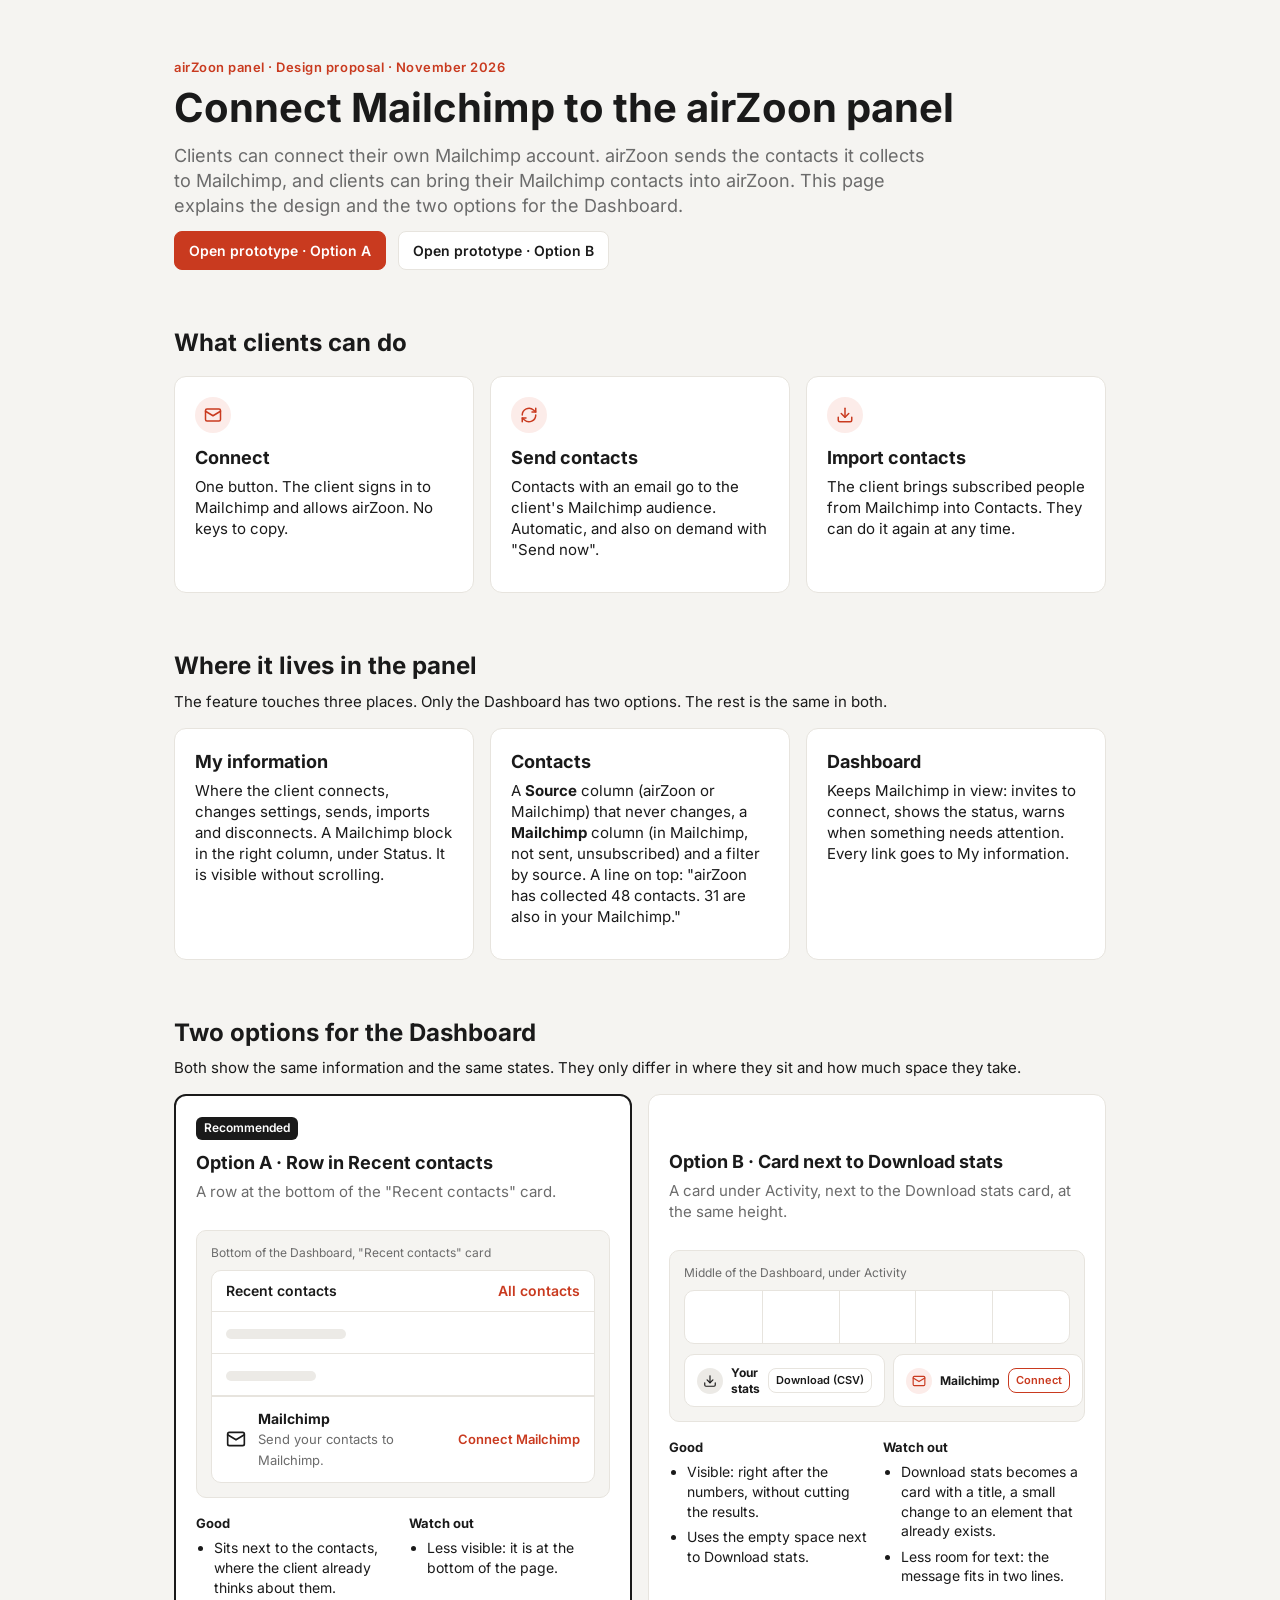
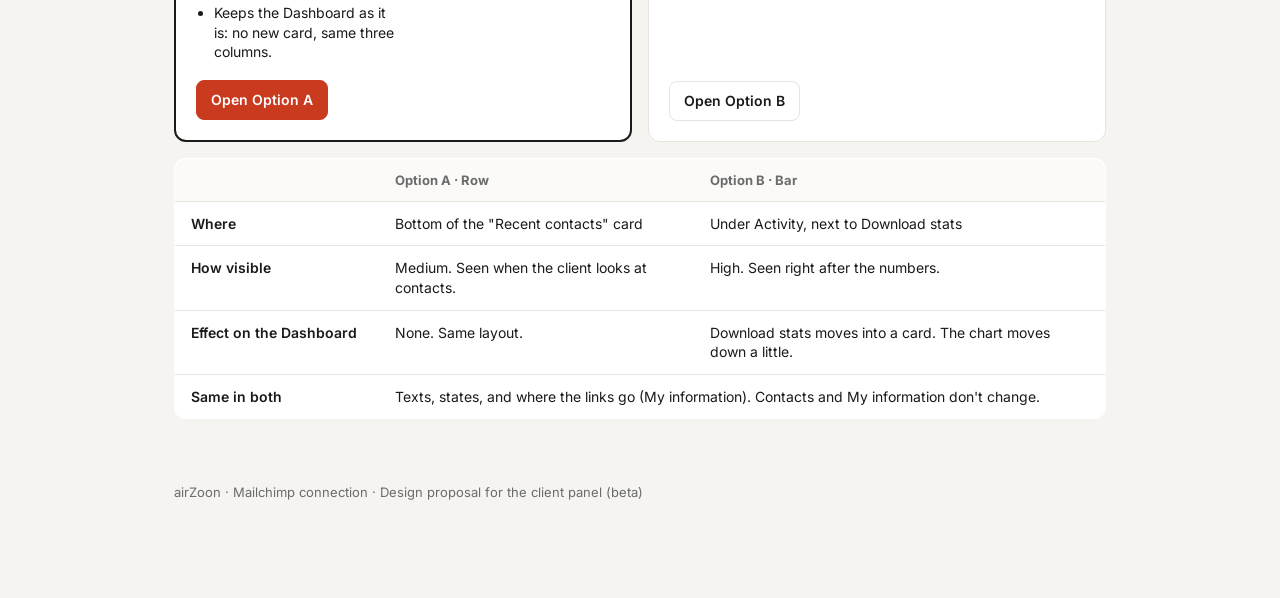
==== index.html @ 54fb1d75 "Add Mailchimp connection mockup" ====
<!DOCTYPE html>
<html lang="en">
<head>
  <meta charset="utf-8">
  <meta name="viewport" content="width=device-width, initial-scale=1">
  <meta name="robots" content="noindex, nofollow">
  <meta name="referrer" content="no-referrer">
  <title>airZoon panel · Mailchimp connection</title>
  <link rel="stylesheet" href="assets/styles.css">
  <style>
    body { background: var(--bg); }
    .doc { max-width: 980px; margin: 0 auto; padding: 56px 24px 96px; }
    .eyebrow { font-size: 13px; font-weight: 600; color: var(--red); letter-spacing: .04em; }
    .doc h1 { font-size: 40px; line-height: 1.15; margin: 8px 0 12px; }
    .lead { font-size: 18px; color: var(--muted); margin: 0 0 24px; max-width: 760px; }
    .cta { display: flex; gap: 12px; flex-wrap: wrap; }
    .cta a { text-decoration: none; }
    .doc h2 { font-size: 24px; margin: 56px 0 8px; }
    .doc h3 { font-size: 18px; margin: 0 0 6px; }
    .doc p { margin: 0 0 12px; }
    .doc ul { margin: 0; padding-left: 20px; }
    .doc li { margin: 6px 0; }
    .three { display: grid; grid-template-columns: repeat(3, 1fr); gap: 16px; margin-top: 16px; }
    .box { background: #fff; border: 1px solid var(--border); border-radius: 12px; padding: 20px; }
    .box .ico { width: 36px; height: 36px; border-radius: 50%; display: grid; place-items: center; background: var(--red-bg); margin-bottom: 12px; }
    .options { display: grid; grid-template-columns: 1fr 1fr; gap: 16px; margin-top: 16px; }
    .opt { background: #fff; border: 1px solid var(--border); border-radius: 12px; overflow: hidden; display: flex; flex-direction: column; }
    .opt.rec { border: 2px solid var(--ink); }
    .opt-top { padding: 20px 20px 0; }
    .badge-rec { display: inline-block; background: var(--ink); color: #fff; font-size: 12px; font-weight: 600; padding: 3px 8px; border-radius: 6px; margin-bottom: 10px; }
    .preview { margin: 16px 20px; background: var(--bg); border: 1px solid var(--border); border-radius: 10px; padding: 14px; }
    .preview .mini-card { background: #fff; border: 1px solid var(--border); border-radius: 10px; overflow: hidden; }
    .preview .mini-head { padding: 10px 14px; border-bottom: 1px solid var(--border); font-weight: 600; font-size: 14px; display: flex; }
    .preview .mini-head span { flex: 1; }
    .preview .mini-line { padding: 10px 14px; border-bottom: 1px solid var(--border); }
    .preview .mini-tiles { display: grid; grid-template-columns: repeat(3,1fr); background: #fff; border: 1px solid var(--border); border-radius: 10px; height: 54px; margin-bottom: 10px; }
    .preview .mini-tiles i + i { border-left: 1px solid var(--border); }
    .preview .mc-bar { margin-bottom: 10px; padding: 10px 14px; }
    .preview .mc-row { padding: 12px 14px; }
    .preview .mc-row span.link { color: var(--red); }
    .preview .caption { font-size: 12px; color: var(--muted); margin: 0 0 8px; }
    .opt-body { padding: 0 20px 20px; display: flex; flex-direction: column; gap: 12px; flex: 1; }
    .pc { display: grid; grid-template-columns: 1fr 1fr; gap: 12px; font-size: 14px; }
    .pc b { display: block; margin-bottom: 4px; font-size: 13px; }
    .pc ul { padding-left: 18px; }
    .opt-body .btn { align-self: flex-start; text-decoration: none; margin-top: auto; }
    table.compare { width: 100%; border-collapse: collapse; background: #fff; border: 1px solid var(--border); border-radius: 12px; overflow: hidden; margin-top: 16px; font-size: 14px; }
    table.compare th, table.compare td { text-align: left; padding: 12px 16px; border-bottom: 1px solid var(--border); vertical-align: top; }
    table.compare th { background: var(--head); font-size: 13px; color: var(--muted); }
    table.compare td:first-child { font-weight: 600; width: 22%; }
    table.compare tr:last-child td { border-bottom: 0; }
    .states { display: grid; grid-template-columns: repeat(auto-fill, minmax(280px, 1fr)); gap: 12px; margin-top: 16px; }
    .state { background: #fff; border: 1px solid var(--border); border-radius: 10px; padding: 14px 16px; font-size: 14px; }
    .state .pill { margin-bottom: 6px; }
    .two-col { display: grid; grid-template-columns: 1fr 1fr; gap: 16px; margin-top: 16px; }
    .note { font-size: 13px; color: var(--muted); }
    footer { margin-top: 64px; font-size: 13px; color: var(--muted); }
    @media (max-width: 820px) { .three, .options, .two-col, .pc { grid-template-columns: 1fr; } }
  </style>
</head>
<body>
<div class="doc">

  <span class="eyebrow">airZoon panel · Design proposal · November 2026</span>
  <h1>Connect Mailchimp to the airZoon panel</h1>
  <p class="lead">Clients can connect their own Mailchimp account. airZoon sends the contacts it collects to Mailchimp, and clients can bring their Mailchimp contacts into airZoon. This page explains the design and the two options for the Dashboard.</p>
  <div class="cta">
    <a class="btn primary" href="prototype.html?option=a">Open prototype · Option A</a>
    <a class="btn" href="prototype.html?option=b">Open prototype · Option B</a>
  </div>

  <h2>What clients can do</h2>
  <div class="three">
    <div class="box"><div class="ico"><svg width="18" height="18" viewBox="0 0 24 24" fill="none" stroke="#C93A1F" stroke-width="2" stroke-linecap="round" stroke-linejoin="round"><rect x="2" y="4" width="20" height="16" rx="2"/><path d="m22 7-10 6L2 7"/></svg></div><h3>Connect</h3><p>One button. The client signs in to Mailchimp and allows airZoon. No keys to copy.</p></div>
    <div class="box"><div class="ico"><svg width="18" height="18" viewBox="0 0 24 24" fill="none" stroke="#C93A1F" stroke-width="2" stroke-linecap="round" stroke-linejoin="round"><path d="M21 12a9 9 0 0 1-15 6.7L3 16"/><path d="M3 12a9 9 0 0 1 15-6.7L21 8"/><path d="M21 3v5h-5"/><path d="M3 21v-5h5"/></svg></div><h3>Send contacts</h3><p>Contacts with an email go to the client's Mailchimp audience. Automatic, and also on demand with "Send now".</p></div>
    <div class="box"><div class="ico"><svg width="18" height="18" viewBox="0 0 24 24" fill="none" stroke="#C93A1F" stroke-width="2" stroke-linecap="round" stroke-linejoin="round"><path d="M21 15v4a2 2 0 0 1-2 2H5a2 2 0 0 1-2-2v-4"/><path d="m7 10 5 5 5-5"/><path d="M12 15V3"/></svg></div><h3>Import contacts</h3><p>The client brings subscribed people from Mailchimp into Contacts. They can do it again at any time.</p></div>
  </div>

  <h2>Where it lives in the panel</h2>
  <p>The feature touches three places. Only the Dashboard has two options. The rest is the same in both.</p>
  <div class="three">
    <div class="box"><h3>My information</h3><p>Where the client connects, changes settings, sends, imports and disconnects. A Mailchimp block in the right column, under Status. It is visible without scrolling.</p></div>
    <div class="box"><h3>Contacts</h3><p>A <b>Source</b> column (airZoon or Mailchimp) that never changes, a <b>Mailchimp</b> column (in Mailchimp, not sent, unsubscribed) and a filter by source. A line on top: "airZoon has collected 48 contacts. 31 are also in your Mailchimp."</p></div>
    <div class="box"><h3>Dashboard</h3><p>Keeps Mailchimp in view: invites to connect, shows the status, warns when something needs attention. Every link goes to My information.</p></div>
  </div>

  <h2>Two options for the Dashboard</h2>
  <p>Both show the same information and the same states. They only differ in where they sit and how much space they take.</p>
  <div class="options">
    <div class="opt rec">
      <div class="opt-top"><span class="badge-rec">Recommended</span><h3>Option A · Row in Recent contacts</h3><p class="muted">A row at the bottom of the "Recent contacts" card.</p></div>
      <div class="preview">
        <p class="caption">Bottom of the Dashboard, "Recent contacts" card</p>
        <div class="mini-card"><div class="mini-head"><span>Recent contacts</span><span class="link" style="flex:none">All contacts</span></div>
          <div class="mini-line"><span class="hidden-data" style="width:120px"></span></div><div class="mini-line"><span class="hidden-data" style="width:90px"></span></div>
          <div class="mc-row"><svg class="icon" width="20" height="20" style="width:20px;height:20px" viewBox="0 0 24 24" fill="none" stroke="#1A1A1A" stroke-width="2" stroke-linecap="round" stroke-linejoin="round"><rect x="2" y="4" width="20" height="16" rx="2"/><path d="m22 7-10 6L2 7"/></svg><div class="txt"><strong>Mailchimp</strong><span>Send your contacts to Mailchimp.</span></div><span class="link">Connect Mailchimp</span></div></div>
      </div>
      <div class="opt-body">
        <div class="pc"><div><b>Good</b><ul><li>Sits next to the contacts, where the client already thinks about them.</li><li>Keeps the Dashboard as it is: no new card, same three columns.</li></ul></div><div><b>Watch out</b><ul><li>Less visible: it is at the bottom of the page.</li></ul></div></div>
        <a class="btn primary" href="prototype.html?option=a">Open Option A</a>
      </div>
    </div>
    <div class="opt">
      <div class="opt-top"><span class="badge-rec" style="visibility:hidden">.</span><h3>Option B · Card next to Download stats</h3><p class="muted">A card under Activity, next to the Download stats card, at the same height.</p></div>
      <div class="preview">
        <p class="caption">Middle of the Dashboard, under Activity</p>
        <div class="mini-tiles" style="grid-template-columns:repeat(5,1fr)"><i></i><i></i><i></i><i></i><i></i></div>
        <div style="display:grid;grid-template-columns:1fr 1fr;gap:8px"><div style="background:#fff;border:1px solid var(--border);border-radius:10px;padding:10px 12px;display:flex;align-items:center;gap:8px"><span style="width:26px;height:26px;border-radius:50%;background:var(--grey);display:grid;place-items:center;flex:none"><svg width="14" height="14" viewBox="0 0 24 24" fill="none" stroke="#1A1A1A" stroke-width="2" stroke-linecap="round" stroke-linejoin="round"><path d="M21 15v4a2 2 0 0 1-2 2H5a2 2 0 0 1-2-2v-4"/><path d="m7 10 5 5 5-5"/><path d="M12 15V3"/></svg></span><strong style="font-size:12px;flex:1;line-height:1.3">Your stats</strong><span class="btn " style="font-size:11px;padding:4px 7px;white-space:nowrap">Download (CSV)</span></div><div style="background:#fff;border:1px solid var(--border);border-radius:10px;padding:10px 12px;display:flex;align-items:center;gap:8px"><span style="width:26px;height:26px;border-radius:50%;background:var(--red-bg);display:grid;place-items:center;flex:none"><svg width="14" height="14" viewBox="0 0 24 24" fill="none" stroke="#C93A1F" stroke-width="2" stroke-linecap="round" stroke-linejoin="round"><rect x="2" y="4" width="20" height="16" rx="2"/><path d="m22 7-10 6L2 7"/></svg></span><strong style="font-size:12px;flex:1;line-height:1.3">Mailchimp</strong><span class="btn outline-red" style="font-size:11px;padding:4px 7px;white-space:nowrap">Connect</span></div></div>
      </div>
      <div class="opt-body">
        <div class="pc"><div><b>Good</b><ul><li>Visible: right after the numbers, without cutting the results.</li><li>Uses the empty space next to Download stats.</li></ul></div><div><b>Watch out</b><ul><li>Download stats becomes a card with a title, a small change to an element that already exists.</li><li>Less room for text: the message fits in two lines.</li></ul></div></div>
        <a class="btn" href="prototype.html?option=b">Open Option B</a>
      </div>
    </div>
  </div>

  <table class="compare">
    <tr><th></th><th>Option A · Row</th><th>Option B · Bar</th></tr>
    <tr><td>Where</td><td>Bottom of the "Recent contacts" card</td><td>Under Activity, next to Download stats</td></tr>
    <tr><td>How visible</td><td>Medium. Seen when the client looks at contacts.</td><td>High. Seen right after the numbers.</td></tr>
    <tr><td>Effect on the Dashboard</td><td>None. Same layout.</td><td>Download stats moves into a card. The chart moves down a little.</td></tr>
    <tr><td>Same in both</td><td colspan="2">Texts, states, and where the links go (My information). Contacts and My information don't change.</td></tr>
  </table>

  <footer>airZoon · Mailchimp connection · Design proposal for the client panel (beta)</footer>
</div>
</body>
</html>
---- assets/styles.css ----
/* Inter, self-hosted (SIL Open Font License, see fonts/LICENSE-Inter.txt) */
@font-face { font-family: 'Inter'; font-style: normal; font-weight: 400; font-display: swap; src: url('fonts/inter-latin-400-normal.woff2') format('woff2'); }
@font-face { font-family: 'Inter'; font-style: normal; font-weight: 500; font-display: swap; src: url('fonts/inter-latin-500-normal.woff2') format('woff2'); }
@font-face { font-family: 'Inter'; font-style: normal; font-weight: 600; font-display: swap; src: url('fonts/inter-latin-600-normal.woff2') format('woff2'); }
@font-face { font-family: 'Inter'; font-style: normal; font-weight: 700; font-display: swap; src: url('fonts/inter-latin-700-normal.woff2') format('woff2'); }

/* airZoon panel mockup: Mailchimp connection */
:root {
  --bg: #F5F4F1;
  --side: #FAFAF8;
  --card: #FFFFFF;
  --field: #F8F7F4;
  --border: #E7E4DE;
  --control: #D1CFC9;
  --ink: #1A1A1A;
  --muted: #6B6B6B;
  --faint: #999999;
  --red: #C93A1F;
  --red-bg: #FCECE9;
  --green: #1E8E4E;
  --green-bg: #E6F4EA;
  --amber: #B7791F;
  --amber-bg: #FDF3E1;
  --amber-line: #F2D9AE;
  --blue: #2764C5;
  --blue-bg: #E7EFFC;
  --mc-yellow: #FFE01A;
  --mc-yellow-bg: #FFF6BF;
  --mc-yellow-ink: #5C4A00;
  --grey: #ECEAE6;
  --head: #FBFAF8;
  --radius: 12px;
}

* { box-sizing: border-box; }
html, body { margin: 0; }
body {
  font-family: "Inter", system-ui, -apple-system, sans-serif;
  font-size: 15px;
  line-height: 1.4;
  color: var(--ink);
  background: var(--bg);
  -webkit-font-smoothing: antialiased;
}
button { font: inherit; color: inherit; cursor: pointer; }
a { color: inherit; }
.icon { width: 16px; height: 16px; flex: none; }
.muted { color: var(--muted); }
.faint { color: var(--faint); }
.hidden-data { display: inline-block; height: 10px; border-radius: 5px; background: var(--grey); vertical-align: middle; }

/* ---------- Review bar (not part of the panel) ---------- */
.review-bar {
  position: sticky; top: 0; z-index: 50;
  display: flex; align-items: center; gap: 16px; flex-wrap: wrap;
  padding: 8px 20px;
  background: #23211E; color: #F1EFEA; font-size: 13px;
}
.review-bar .label { color: #B9B5AD; }
.review-bar a { color: #F1EFEA; text-decoration: none; font-weight: 600; }
.review-bar .spacer { flex: 1; }
.seg-dark { display: inline-flex; background: #3A3733; border-radius: 8px; padding: 3px; gap: 2px; }
.seg-dark button { border: 0; background: transparent; color: #D8D4CC; padding: 5px 10px; border-radius: 6px; font-size: 13px; }
.seg-dark button.on { background: #F1EFEA; color: #1A1A1A; font-weight: 600; }
.review-bar select { background: #3A3733; color: #F1EFEA; border: 0; border-radius: 6px; padding: 6px 8px; font: inherit; font-size: 13px; }

/* ---------- App shell ---------- */
.app { display: grid; grid-template-columns: 260px 1fr; min-height: calc(100vh - 44px); }
.sidebar { background: var(--side); border-right: 1px solid var(--border); display: flex; flex-direction: column; }
.sb-head { display: flex; gap: 10px; align-items: center; padding: 20px; border-bottom: 1px solid var(--border); }
.client-logo { width: 36px; height: 36px; border-radius: 4px; background: #1CB0BF; flex: none; }
.sb-head strong { display: block; font-size: 16px; }
.sb-head span { font-size: 13px; color: var(--muted); }
.sb-group { padding: 18px 12px 14px; border-bottom: 1px solid var(--border); }
.sb-group h4 { margin: 0 0 6px 8px; font-size: 11px; letter-spacing: .08em; color: var(--muted); font-weight: 600; }
.nav-item { display: flex; align-items: center; gap: 10px; width: 100%; border: 0; background: transparent; padding: 8px 10px; border-radius: 8px; font-size: 15px; text-align: left; }
.nav-item:hover { background: #F0EEEA; }
.nav-item.on { background: var(--grey); font-weight: 600; }
.nav-item .count { margin-left: auto; font-size: 12px; font-weight: 600; color: var(--muted); background: var(--grey); padding: 1px 7px; border-radius: 10px; }
.sb-foot { margin-top: auto; border-top: 1px solid var(--border); padding: 16px 20px 20px; display: flex; flex-direction: column; gap: 12px; }
.user { display: flex; gap: 10px; align-items: center; }
.avatar { width: 34px; height: 34px; border-radius: 50%; background: var(--red-bg); color: var(--red); font-size: 12px; font-weight: 700; display: grid; place-items: center; }
.user strong { display: block; font-size: 14px; }
.user span { font-size: 12px; color: var(--muted); }

.main { min-width: 0; }
.topbar { display: flex; align-items: center; gap: 10px; padding: 16px 32px; }
.topbar .crumbs { flex: 1; font-weight: 600; font-size: 15px; display: flex; gap: 6px; align-items: center; }
.lang { display: inline-flex; gap: 8px; align-items: center; padding: 8px 12px; border: 1px solid var(--border); border-radius: 8px; background: #fff; font-weight: 600; font-size: 14px; }
.content { padding: 12px 32px 48px; display: flex; flex-direction: column; gap: 16px; max-width: 1240px; }
h1.page { font-size: 30px; margin: 4px 0 0; }
.section-h { display: flex; gap: 10px; align-items: baseline; margin-top: 6px; }
.section-h h2 { font-size: 18px; margin: 0; }
.section-h span { color: var(--muted); font-size: 14px; }

.card { background: var(--card); border: 1px solid var(--border); border-radius: var(--radius); overflow: hidden; }
.card-head { display: flex; align-items: center; padding: 18px 20px 16px; border-bottom: 1px solid var(--border); }
.card-head h3 { margin: 0; font-size: 17px; flex: 1; }
.link { color: var(--red); font-weight: 600; font-size: 14px; background: none; border: 0; padding: 0; text-decoration: none; }
.link:hover { text-decoration: underline; }

.seg { display: inline-flex; gap: 2px; padding: 4px; border-radius: 10px; background: var(--grey); }
.seg span { padding: 7px 14px; border-radius: 7px; color: var(--muted); font-size: 14px; }
.seg span.on { background: #fff; color: var(--ink); font-weight: 600; }

.tiles { display: grid; }
.tiles.t3 { grid-template-columns: repeat(3, 1fr); }
.tiles.t5 { grid-template-columns: repeat(5, 1fr); }
.tile { padding: 18px; display: flex; flex-direction: column; gap: 6px; }
.tile + .tile { border-left: 1px solid var(--border); }
.tile .lbl { display: flex; gap: 6px; align-items: center; color: var(--muted); font-size: 13px; }
.tile .num { font-size: 30px; font-weight: 700; }
.tile .desc { color: var(--muted); font-size: 13px; }

.download-row { display: flex; align-items: center; gap: 16px; }
.download-row .btn { padding: 11px 16px; font-size: 15px; }
.legend { display: flex; align-items: center; gap: 6px; font-size: 13px; color: var(--muted); margin-bottom: 6px; }
.chart-foot { padding: 14px 20px; border-top: 1px solid var(--border); font-size: 13px; color: var(--muted); }
.map { position: relative; }
.map-tabs { position: absolute; top: 12px; right: 12px; display: inline-flex; background: #fff; border: 1px solid var(--border); border-radius: 8px; padding: 3px; font-size: 13px; }
.map-tabs span { padding: 4px 10px; border-radius: 6px; color: var(--muted); }
.map-tabs span.on { background: var(--grey); color: var(--ink); font-weight: 600; }
.grid-mid { display: grid; grid-template-columns: 1fr 380px; gap: 16px; align-items: start; }
.grid-bottom { display: grid; grid-template-columns: repeat(3, 1fr); gap: 16px; align-items: stretch; }
.grid-bottom .card { display: flex; flex-direction: column; }
.chart { padding: 20px; }
.map { height: 170px; background: var(--grey); }
.loc-row { display: flex; align-items: center; padding: 14px 20px; }
.loc-row div { flex: 1; }
.loc-row strong { display: block; font-size: 15px; }
.loc-row span { font-size: 13px; color: var(--muted); }

.pill { display: inline-flex; align-items: center; gap: 6px; padding: 3px 9px; border-radius: 6px; font-size: 12px; font-weight: 600; white-space: nowrap; }
.pill::before { content: ""; width: 8px; height: 8px; border-radius: 50%; background: currentColor; }
.pill.green { background: var(--green-bg); color: var(--green); }
.pill.grey { background: var(--grey); color: var(--muted); }
.pill.amber { background: var(--amber-bg); color: var(--amber); }
.pill.draft { background: var(--amber-bg); color: var(--amber); }
.pill.draft::before { display: none; }

.splash { display: flex; gap: 16px; padding: 20px; }
.phone { width: 140px; height: 240px; border-radius: 22px; background: var(--grey); display: grid; place-items: center; text-align: center; padding: 12px; font-size: 12px; color: var(--muted); flex: none; }
.splash-info { display: flex; flex-direction: column; gap: 10px; align-items: flex-start; }

.rc-rows { flex: 1; }
.rc-row { display: flex; align-items: center; padding: 12px 20px; border-bottom: 1px solid var(--border); gap: 10px; }
.rc-row .left { flex: 1; display: flex; flex-direction: column; gap: 6px; }
.rc-row .right { text-align: right; font-size: 13px; color: var(--muted); }

.camp { padding: 20px; display: flex; flex-direction: column; gap: 6px; flex: 1; }
.camp .big { font-size: 30px; font-weight: 700; }
.camp .grow { flex: 1; min-height: 20px; }

/* ---------- Buttons ---------- */
.btn { display: inline-flex; align-items: center; justify-content: center; gap: 6px; padding: 9px 14px; border-radius: 8px; border: 1px solid var(--border); background: #fff; font-weight: 600; font-size: 14px; }
.btn:hover { background: #FAF9F7; }
.btn.primary { background: var(--red); border-color: var(--red); color: #fff; }
.btn.primary:hover { background: #B5331B; }
.btn.outline-red { border-color: var(--red); color: var(--red); }
.btn.text { border-color: transparent; background: transparent; color: var(--muted); }
.btn.block { width: 100%; }
.btn.subtle { background: #F4F3F0; border-color: transparent; }
.btn.subtle:hover { background: #ECEAE6; }
.mc-divider { height: 1px; background: var(--border); margin: 4px 0; }
.mc-links { display: flex; justify-content: space-between; align-items: center; padding: 0 4px; }
.btn-link { border: 0; background: transparent; padding: 2px 0; font-weight: 600; font-size: 14px; display: inline-flex; align-items: center; gap: 4px; }
.btn-link.muted { color: var(--muted); }
.btn-link:hover { text-decoration: underline; }
.btn-link[disabled] { opacity: .4; cursor: not-allowed; text-decoration: none; }
.btn[disabled] { opacity: .4; cursor: not-allowed; }

/* ---------- Mailchimp on the Dashboard ---------- */
.mc-row { display: flex; gap: 12px; align-items: center; padding: 16px 20px; border-top: 1px solid var(--border); }
.mc-row.warn { background: var(--amber-bg); }
.mc-row .txt { flex: 1; min-width: 0; }
.mc-row strong { display: flex; align-items: center; gap: 6px; font-size: 14px; }
.mc-row span { font-size: 13px; color: var(--muted); }
.dot { width: 8px; height: 8px; border-radius: 50%; display: inline-block; flex: none; }
.dot.green { background: var(--green); }
.dot.amber { background: var(--amber); }

.mc-bar { display: flex; gap: 14px; align-items: center; padding: 14px 20px; border: 1px solid var(--border); border-radius: var(--radius); background: #fff; }
.mc-bar.warn { background: var(--amber-bg); border-color: var(--amber-line); }
.mc-bar .badge { width: 36px; height: 36px; border-radius: 50%; display: grid; place-items: center; flex: none; }
.mc-bar .txt { flex: 1; }
.mc-bar strong { display: flex; gap: 6px; align-items: center; font-size: 15px; }
.mc-bar span { font-size: 13px; color: var(--muted); }

.pair-row { display: grid; grid-template-columns: 1fr 1fr; gap: 16px; align-items: stretch; }
.pair-row .mc-bar .btn { white-space: nowrap; }
.flash { animation: flash 1.6s ease-out 1; }
@keyframes flash { 0% { box-shadow: 0 0 0 0 rgba(201,58,31,.5); } 40% { box-shadow: 0 0 0 6px rgba(201,58,31,.25); } 100% { box-shadow: 0 0 0 0 rgba(201,58,31,0); } }

/* ---------- Contacts ---------- */
.toolbar { display: flex; gap: 10px; }
.search { flex: 1; display: flex; gap: 10px; align-items: center; padding: 11px 16px; border: 1px solid var(--control); border-radius: 8px; background: #fff; color: var(--faint); }
.ctl { display: inline-flex; gap: 8px; align-items: center; padding: 10px 14px; border: 1px solid var(--control); border-radius: 8px; background: #fff; font-weight: 600; font-size: 15px; }
.filters { display: flex; gap: 10px; align-items: center; flex-wrap: wrap; }
.chip { padding: 7px 14px; border-radius: 18px; border: 1px solid var(--border); background: var(--head); color: var(--muted); font-size: 15px; }
.select { position: relative; }
.select select { appearance: none; padding: 10px 36px 10px 14px; border: 1px solid var(--control); border-radius: 8px; background: #fff; font: inherit; font-size: 15px; min-width: 200px; }
.select.active select { border: 1.5px solid var(--ink); }
.select .icon { position: absolute; right: 12px; top: 50%; transform: translateY(-50%); pointer-events: none; }
.summary { font-size: 15px; }
.summary b { font-weight: 600; }
table.list { width: 100%; border-collapse: collapse; background: #fff; }
table.list th { text-align: left; font-size: 15px; font-weight: 600; color: var(--muted); background: var(--head); padding: 14px 12px; border-bottom: 1px solid var(--border); white-space: nowrap; }
table.list td { padding: 15px 12px; border-bottom: 1px solid var(--border); font-size: 15px; white-space: nowrap; }
table.list tr:last-child td { border-bottom: 0; }
table.list th:first-child, table.list td:first-child { padding-left: 20px; width: 40px; }
.cbox { width: 18px; height: 18px; border: 1px solid #8C8C8C; border-radius: 4px; display: inline-block; vertical-align: middle; }
.tag { display: inline-flex; align-items: center; gap: 6px; padding: 3px 8px; border-radius: 6px; font-size: 13px; font-weight: 600; }
.tag.airzoon { background: var(--red-bg); color: var(--red); }
.tag.mailchimp { background: var(--mc-yellow-bg); color: var(--mc-yellow-ink); box-shadow: inset 0 0 0 1px var(--mc-yellow); }
.mcs { display: inline-flex; align-items: center; gap: 6px; }
.mcs .two { display: flex; flex-direction: column; line-height: 1.25; }
.mcs .two small { font-size: 12px; color: var(--faint); }
.table-foot { padding: 14px 20px; color: var(--muted); font-size: 14px; border-top: 1px solid var(--border); }
.empty { padding: 48px 20px; text-align: center; }
.empty strong { display: block; font-size: 16px; margin-bottom: 4px; }

/* ---------- My information (customer edit view) ---------- */
.meta { display: flex; gap: 16px; padding: 14px 32px; border-bottom: 1px solid var(--border); font-size: 13px; color: var(--muted); }
.meta b { color: var(--ink); }
.edit { display: grid; grid-template-columns: 1fr 372px; gap: 56px; padding: 28px 32px 48px; max-width: 1240px; }
.fields { display: flex; flex-direction: column; gap: 22px; min-width: 0; }
.field label { display: block; font-size: 13px; font-weight: 600; margin-bottom: 6px; }
.field label .req { color: var(--red); margin-left: 3px; }
.input { padding: 10px 12px; border: 1px solid #EDEBE6; background: var(--field); border-radius: 6px; font-size: 14px; min-height: 40px; display: flex; align-items: center; gap: 8px; }
.input.white { background: #fff; border-color: var(--control); }
.help { font-size: 12px; color: var(--muted); margin-top: 6px; }
.row2 { display: grid; grid-template-columns: 1fr 1fr; gap: 12px; }
.upload { padding: 8px; border: 1px solid #EDEBE6; background: var(--field); border-radius: 6px; }
.upload .file { display: flex; gap: 10px; align-items: center; padding: 6px; border: 1px solid var(--border); background: #fff; border-radius: 6px; }
.upload .file .client-logo { width: 36px; height: 36px; }
.dashed { padding: 12px; border: 1px dashed var(--control); border-radius: 6px; display: flex; gap: 14px; align-items: center; font-size: 13px; font-weight: 600; }
.dashed .ghost { background: var(--grey); color: var(--muted); padding: 5px 10px; border-radius: 6px; }
.join-head { display: flex; align-items: center; gap: 16px; margin-bottom: 10px; }
.join-head label { flex: 1; margin: 0; }
.side-fields { display: flex; flex-direction: column; gap: 22px; }

/* Mailchimp block */
.mc-block { background: #fff; border: 1px solid var(--border); border-radius: 10px; padding: 16px; display: flex; flex-direction: column; gap: 14px; scroll-margin-top: 80px; }
.mc-block.warn { border-color: var(--amber-line); }
.mc-head { display: flex; gap: 10px; align-items: center; }
.mc-head .badge { width: 32px; height: 32px; border-radius: 50%; display: grid; place-items: center; flex: none; }
.mc-head strong { flex: 1; font-size: 16px; }
.checks { list-style: none; margin: 0; padding: 0; display: flex; flex-direction: column; gap: 8px; font-size: 13px; }
.checks li { display: flex; gap: 8px; }
.kv { display: flex; flex-direction: column; gap: 10px; }
.kv div span { display: block; font-size: 12px; color: var(--muted); }
.kv div b { font-weight: 500; font-size: 14px; }
.btn-row { display: grid; grid-template-columns: 1fr 1fr; gap: 8px; }
.notice { border-radius: 8px; padding: 12px; display: flex; flex-direction: column; gap: 6px; font-size: 13px; position: relative; }
.notice b { font-size: 13px; font-weight: 600; padding-right: 20px; }
.notice.progress { background: var(--blue-bg); }
.notice.ok { background: var(--green-bg); }
.notice.warn { background: var(--amber-bg); }
.notice.neutral { background: var(--head); border: 1px solid var(--border); }
.notice .x { position: absolute; top: 8px; right: 8px; border: 0; background: transparent; padding: 2px; color: var(--muted); }
.bar { height: 6px; border-radius: 3px; background: #fff; overflow: hidden; }
.bar i { display: block; height: 100%; background: var(--blue); border-radius: 3px; transition: width .2s; }

/* ---------- Overlays ---------- */
.overlay { position: fixed; inset: 0; background: rgba(0,0,0,.32); z-index: 60; }
.drawer { position: fixed; top: 0; right: 0; bottom: 0; width: 520px; max-width: 100%; background: #fff; z-index: 61; display: flex; flex-direction: column; box-shadow: -8px 0 24px rgba(0,0,0,.18); }
.drawer-head { display: flex; gap: 12px; padding: 22px 28px 18px; border-bottom: 1px solid var(--border); }
.drawer-head div { flex: 1; }
.drawer-head h2 { margin: 0 0 4px; font-size: 22px; }
.drawer-head p { margin: 0; color: var(--muted); font-size: 14px; }
.icon-btn { border: 0; background: transparent; padding: 4px; color: var(--muted); align-self: flex-start; }
.drawer-body { flex: 1; overflow: auto; padding: 24px 28px; display: flex; flex-direction: column; gap: 22px; }
.drawer-foot { display: flex; gap: 12px; padding: 16px 28px; border-top: 1px solid var(--border); }
.choice { display: grid; grid-template-columns: 1fr 1fr; gap: 10px; }
.choice button { text-align: left; padding: 12px 14px; border-radius: 8px; border: 1px solid var(--border); background: #fff; }
.choice button.on { border: 1.5px solid var(--red); background: var(--red-bg); }
.choice b { display: block; font-size: 14px; }
.choice span { font-size: 12px; color: var(--muted); }
.switch-row { display: flex; gap: 12px; align-items: flex-start; }
.switch { width: 36px; height: 20px; border-radius: 10px; background: var(--control); border: 0; padding: 2px; flex: none; display: flex; }
.switch i { width: 16px; height: 16px; border-radius: 50%; background: #fff; transition: transform .15s; }
.switch.on { background: var(--green); }
.switch.on i { transform: translateX(16px); }
.switch-row b { display: block; font-size: 14px; }
.switch-row span { font-size: 12px; color: var(--muted); }
.cb-row { display: flex; gap: 10px; align-items: center; font-size: 14px; }
.cb { width: 18px; height: 18px; border-radius: 4px; background: var(--ink); display: grid; place-items: center; }
.cb.locked { opacity: .5; }
.tagchips { display: flex; gap: 8px; flex-wrap: wrap; }
.tagchips span { background: var(--grey); padding: 4px 10px; border-radius: 6px; font-size: 13px; font-weight: 500; }
.infobox { padding: 12px 14px; border-radius: 8px; background: var(--head); border: 1px solid var(--border); display: flex; flex-direction: column; gap: 8px; font-size: 13px; }
.infobox div { display: flex; gap: 8px; }
.callout { padding: 12px 14px; border-radius: 8px; background: var(--amber-bg); display: flex; gap: 10px; font-size: 13px; }

.modal { position: fixed; top: 50%; left: 50%; transform: translate(-50%,-50%); width: 480px; max-width: calc(100% - 32px); background: #fff; border-radius: 12px; padding: 28px 28px 24px; z-index: 61; box-shadow: 0 12px 32px rgba(0,0,0,.2); }
.modal h2 { margin: 0 0 12px; font-size: 22px; }
.modal p { margin: 0 0 20px; color: var(--muted); }
.modal .acts { display: flex; justify-content: flex-end; gap: 12px; }

.oauth { position: fixed; inset: 0; z-index: 70; background: #EDEDED; display: grid; place-items: center; }
.oauth .sim { position: absolute; top: 16px; left: 50%; transform: translateX(-50%); font-size: 13px; color: var(--muted); background: #fff; border: 1px solid var(--border); padding: 6px 12px; border-radius: 20px; }
.oauth .box { width: 440px; background: #fff; border: 1px solid #DDD; border-radius: 12px; padding: 32px; text-align: center; display: flex; flex-direction: column; gap: 14px; }
.oauth .box h2 { margin: 0; font-size: 22px; }
.oauth .box p { margin: 0; color: var(--muted); }
.oauth .acts { display: flex; gap: 12px; justify-content: center; margin-top: 8px; }
.oauth .apps { display: flex; justify-content: center; align-items: center; gap: 12px; color: var(--muted); }
.oauth .app-icon { width: 44px; height: 44px; border-radius: 10px; display: grid; place-items: center; font-weight: 700; }

.toast { position: fixed; right: 32px; bottom: 32px; z-index: 80; background: var(--ink); color: #fff; padding: 14px 16px; border-radius: 10px; display: flex; gap: 10px; align-items: center; font-size: 14px; font-weight: 500; box-shadow: 0 8px 24px rgba(0,0,0,.2); max-width: 520px; }

/* Mailchimp mark: always yellow, the state is shown by the pill and the dot */
.badge.mc-brand { background: var(--mc-yellow-bg); box-shadow: inset 0 0 0 1px var(--mc-yellow); }
.mc-row .badge.mc-brand { width: 32px; height: 32px; border-radius: 50%; display: grid; place-items: center; flex: none; }
.switch.locked { opacity: .55; cursor: not-allowed; }
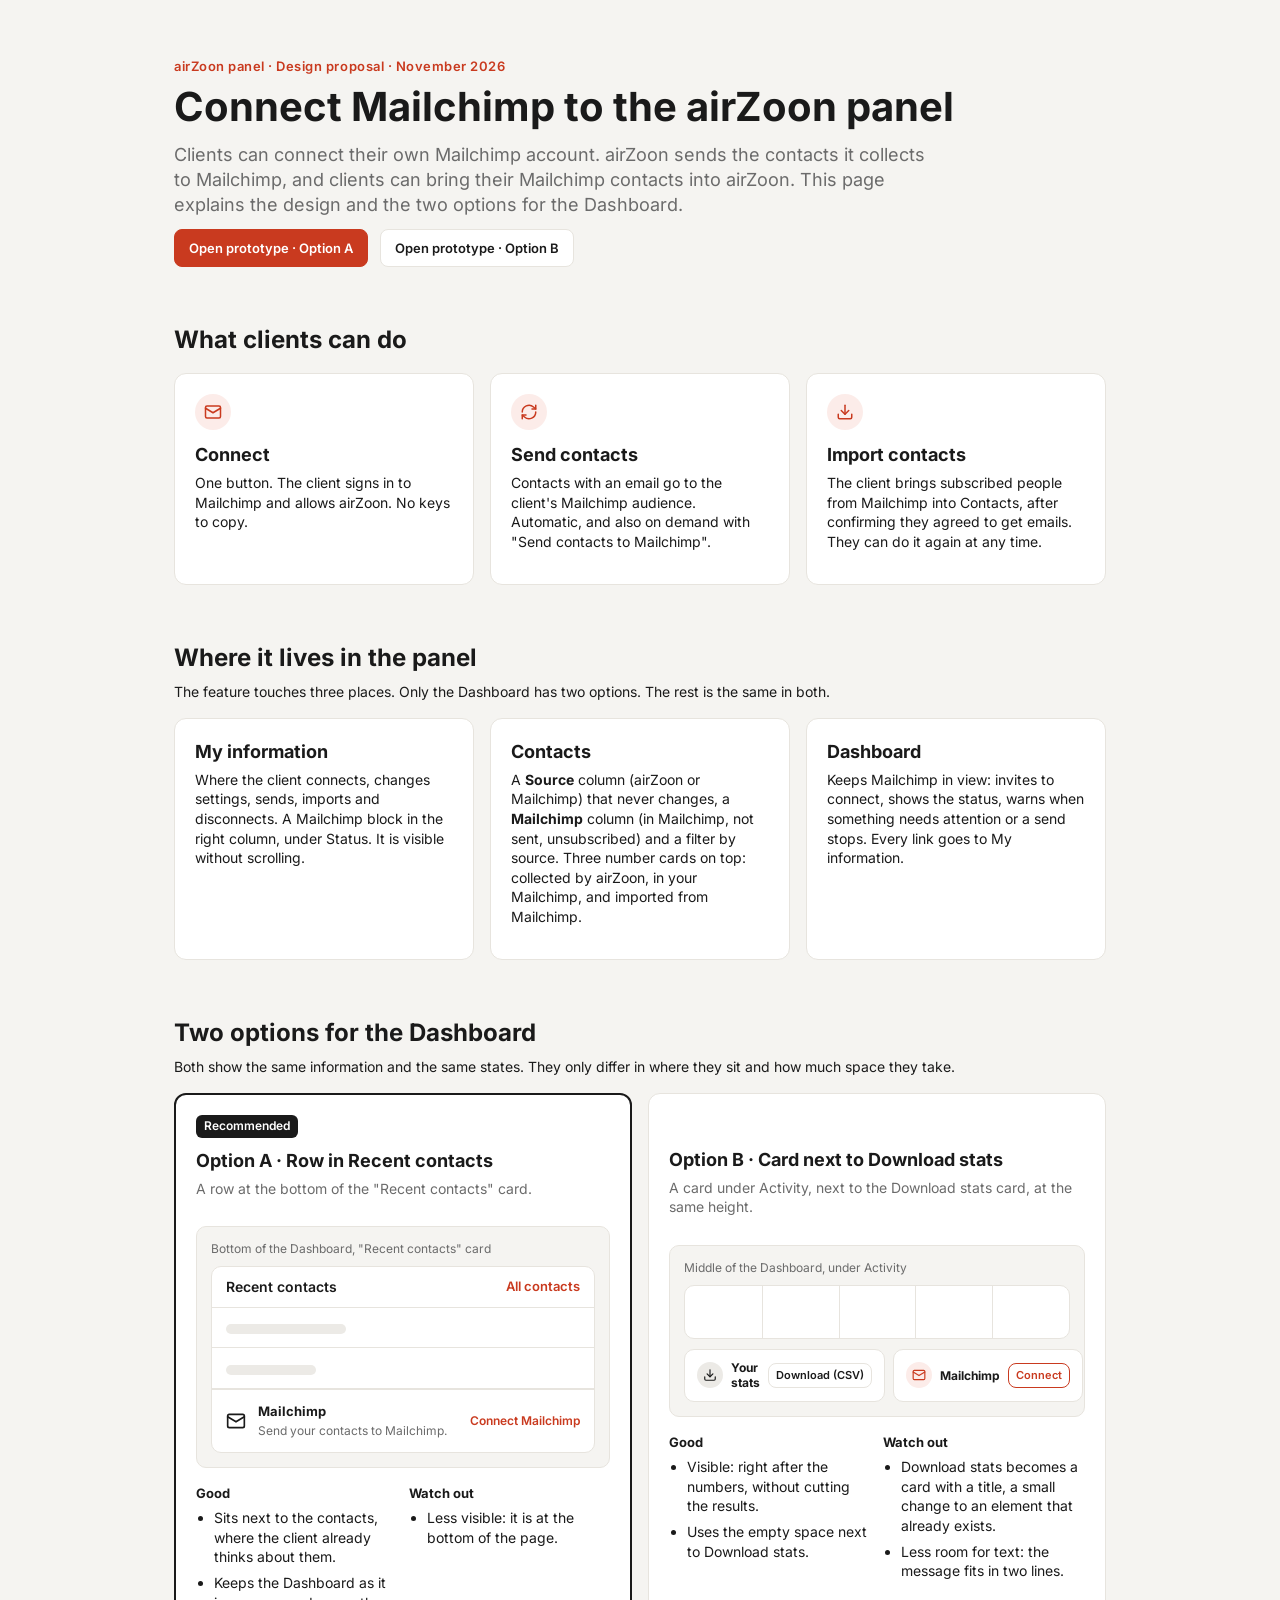
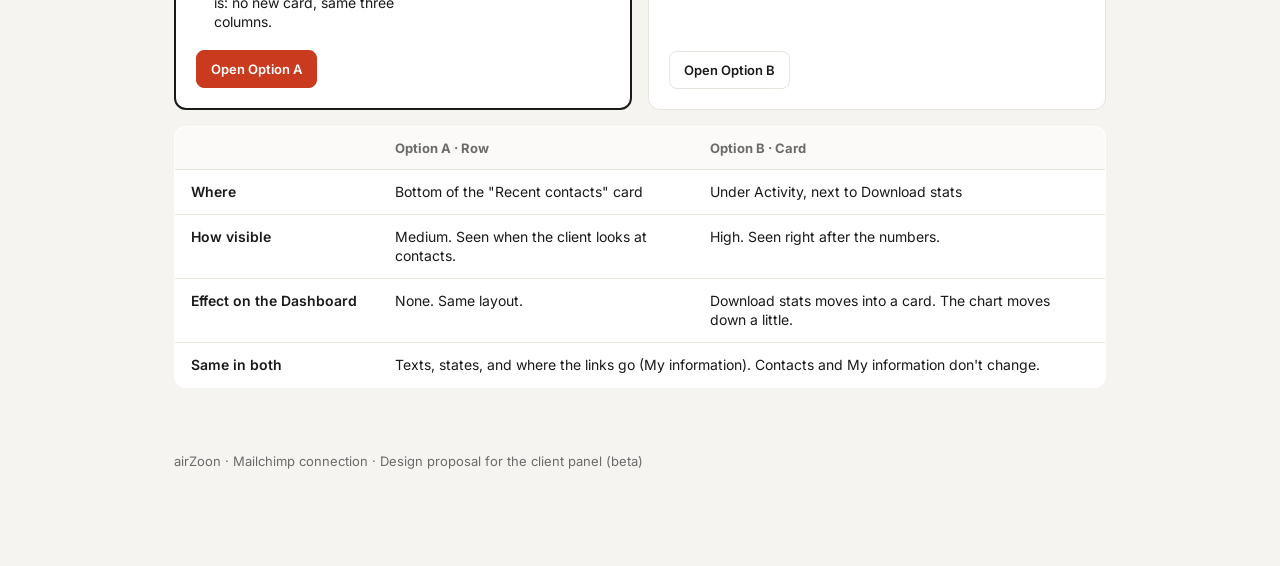
==== commit c852af64: "Update mockup: Jeannot feedback" ====
--- a/index.html
+++ b/index.html
@@ -72,16 +72,16 @@
   <h2>What clients can do</h2>
   <div class="three">
     <div class="box"><div class="ico"><svg width="18" height="18" viewBox="0 0 24 24" fill="none" stroke="#C93A1F" stroke-width="2" stroke-linecap="round" stroke-linejoin="round"><rect x="2" y="4" width="20" height="16" rx="2"/><path d="m22 7-10 6L2 7"/></svg></div><h3>Connect</h3><p>One button. The client signs in to Mailchimp and allows airZoon. No keys to copy.</p></div>
-    <div class="box"><div class="ico"><svg width="18" height="18" viewBox="0 0 24 24" fill="none" stroke="#C93A1F" stroke-width="2" stroke-linecap="round" stroke-linejoin="round"><path d="M21 12a9 9 0 0 1-15 6.7L3 16"/><path d="M3 12a9 9 0 0 1 15-6.7L21 8"/><path d="M21 3v5h-5"/><path d="M3 21v-5h5"/></svg></div><h3>Send contacts</h3><p>Contacts with an email go to the client's Mailchimp audience. Automatic, and also on demand with "Send now".</p></div>
-    <div class="box"><div class="ico"><svg width="18" height="18" viewBox="0 0 24 24" fill="none" stroke="#C93A1F" stroke-width="2" stroke-linecap="round" stroke-linejoin="round"><path d="M21 15v4a2 2 0 0 1-2 2H5a2 2 0 0 1-2-2v-4"/><path d="m7 10 5 5 5-5"/><path d="M12 15V3"/></svg></div><h3>Import contacts</h3><p>The client brings subscribed people from Mailchimp into Contacts. They can do it again at any time.</p></div>
+    <div class="box"><div class="ico"><svg width="18" height="18" viewBox="0 0 24 24" fill="none" stroke="#C93A1F" stroke-width="2" stroke-linecap="round" stroke-linejoin="round"><path d="M21 12a9 9 0 0 1-15 6.7L3 16"/><path d="M3 12a9 9 0 0 1 15-6.7L21 8"/><path d="M21 3v5h-5"/><path d="M3 21v-5h5"/></svg></div><h3>Send contacts</h3><p>Contacts with an email go to the client's Mailchimp audience. Automatic, and also on demand with "Send contacts to Mailchimp".</p></div>
+    <div class="box"><div class="ico"><svg width="18" height="18" viewBox="0 0 24 24" fill="none" stroke="#C93A1F" stroke-width="2" stroke-linecap="round" stroke-linejoin="round"><path d="M21 15v4a2 2 0 0 1-2 2H5a2 2 0 0 1-2-2v-4"/><path d="m7 10 5 5 5-5"/><path d="M12 15V3"/></svg></div><h3>Import contacts</h3><p>The client brings subscribed people from Mailchimp into Contacts, after confirming they agreed to get emails. They can do it again at any time.</p></div>
   </div>
 
   <h2>Where it lives in the panel</h2>
   <p>The feature touches three places. Only the Dashboard has two options. The rest is the same in both.</p>
   <div class="three">
     <div class="box"><h3>My information</h3><p>Where the client connects, changes settings, sends, imports and disconnects. A Mailchimp block in the right column, under Status. It is visible without scrolling.</p></div>
-    <div class="box"><h3>Contacts</h3><p>A <b>Source</b> column (airZoon or Mailchimp) that never changes, a <b>Mailchimp</b> column (in Mailchimp, not sent, unsubscribed) and a filter by source. A line on top: "airZoon has collected 48 contacts. 31 are also in your Mailchimp."</p></div>
-    <div class="box"><h3>Dashboard</h3><p>Keeps Mailchimp in view: invites to connect, shows the status, warns when something needs attention. Every link goes to My information.</p></div>
+    <div class="box"><h3>Contacts</h3><p>A <b>Source</b> column (airZoon or Mailchimp) that never changes, a <b>Mailchimp</b> column (in Mailchimp, not sent, unsubscribed) and a filter by source. Three number cards on top: collected by airZoon, in your Mailchimp, and imported from Mailchimp.</p></div>
+    <div class="box"><h3>Dashboard</h3><p>Keeps Mailchimp in view: invites to connect, shows the status, warns when something needs attention or a send stops. Every link goes to My information.</p></div>
   </div>
 
   <h2>Two options for the Dashboard</h2>
@@ -115,7 +115,7 @@
   </div>
 
   <table class="compare">
-    <tr><th></th><th>Option A · Row</th><th>Option B · Bar</th></tr>
+    <tr><th></th><th>Option A · Row</th><th>Option B · Card</th></tr>
     <tr><td>Where</td><td>Bottom of the "Recent contacts" card</td><td>Under Activity, next to Download stats</td></tr>
     <tr><td>How visible</td><td>Medium. Seen when the client looks at contacts.</td><td>High. Seen right after the numbers.</td></tr>
     <tr><td>Effect on the Dashboard</td><td>None. Same layout.</td><td>Download stats moves into a card. The chart moves down a little.</td></tr>
--- a/assets/styles.css
+++ b/assets/styles.css
@@ -36,7 +36,7 @@
 html, body { margin: 0; }
 body {
   font-family: "Inter", system-ui, -apple-system, sans-serif;
-  font-size: 15px;
+  font-size: 14px;
   line-height: 1.4;
   color: var(--ink);
   background: var(--bg);
@@ -54,70 +54,70 @@
   position: sticky; top: 0; z-index: 50;
   display: flex; align-items: center; gap: 16px; flex-wrap: wrap;
   padding: 8px 20px;
-  background: #23211E; color: #F1EFEA; font-size: 13px;
+  background: #23211E; color: #F1EFEA; font-size: 12px;
 }
 .review-bar .label { color: #B9B5AD; }
 .review-bar a { color: #F1EFEA; text-decoration: none; font-weight: 600; }
 .review-bar .spacer { flex: 1; }
 .seg-dark { display: inline-flex; background: #3A3733; border-radius: 8px; padding: 3px; gap: 2px; }
-.seg-dark button { border: 0; background: transparent; color: #D8D4CC; padding: 5px 10px; border-radius: 6px; font-size: 13px; }
+.seg-dark button { border: 0; background: transparent; color: #D8D4CC; padding: 5px 10px; border-radius: 6px; font-size: 12px; }
 .seg-dark button.on { background: #F1EFEA; color: #1A1A1A; font-weight: 600; }
-.review-bar select { background: #3A3733; color: #F1EFEA; border: 0; border-radius: 6px; padding: 6px 8px; font: inherit; font-size: 13px; }
+.review-bar select { background: #3A3733; color: #F1EFEA; border: 0; border-radius: 6px; padding: 6px 8px; font: inherit; font-size: 12px; }
 
 /* ---------- App shell ---------- */
-.app { display: grid; grid-template-columns: 260px 1fr; min-height: calc(100vh - 44px); }
+.app { display: grid; grid-template-columns: 236px 1fr; min-height: calc(100vh - 44px); }
 .sidebar { background: var(--side); border-right: 1px solid var(--border); display: flex; flex-direction: column; }
 .sb-head { display: flex; gap: 10px; align-items: center; padding: 20px; border-bottom: 1px solid var(--border); }
 .client-logo { width: 36px; height: 36px; border-radius: 4px; background: #1CB0BF; flex: none; }
-.sb-head strong { display: block; font-size: 16px; }
-.sb-head span { font-size: 13px; color: var(--muted); }
+.sb-head strong { display: block; font-size: 15px; }
+.sb-head span { font-size: 12px; color: var(--muted); }
 .sb-group { padding: 18px 12px 14px; border-bottom: 1px solid var(--border); }
 .sb-group h4 { margin: 0 0 6px 8px; font-size: 11px; letter-spacing: .08em; color: var(--muted); font-weight: 600; }
-.nav-item { display: flex; align-items: center; gap: 10px; width: 100%; border: 0; background: transparent; padding: 8px 10px; border-radius: 8px; font-size: 15px; text-align: left; }
+.nav-item { display: flex; align-items: center; gap: 10px; width: 100%; border: 0; background: transparent; padding: 9px 10px; border-radius: 8px; font-size: 14px; text-align: left; }
 .nav-item:hover { background: #F0EEEA; }
 .nav-item.on { background: var(--grey); font-weight: 600; }
-.nav-item .count { margin-left: auto; font-size: 12px; font-weight: 600; color: var(--muted); background: var(--grey); padding: 1px 7px; border-radius: 10px; }
+.nav-item .count { margin-left: auto; font-size: 11px; font-weight: 600; color: var(--muted); background: var(--grey); padding: 1px 7px; border-radius: 10px; }
 .sb-foot { margin-top: auto; border-top: 1px solid var(--border); padding: 16px 20px 20px; display: flex; flex-direction: column; gap: 12px; }
 .user { display: flex; gap: 10px; align-items: center; }
-.avatar { width: 34px; height: 34px; border-radius: 50%; background: var(--red-bg); color: var(--red); font-size: 12px; font-weight: 700; display: grid; place-items: center; }
-.user strong { display: block; font-size: 14px; }
-.user span { font-size: 12px; color: var(--muted); }
+.avatar { width: 34px; height: 34px; border-radius: 50%; background: var(--red-bg); color: var(--red); font-size: 11px; font-weight: 700; display: grid; place-items: center; }
+.user strong { display: block; font-size: 13px; }
+.user span { font-size: 11px; color: var(--muted); }
 
 .main { min-width: 0; }
 .topbar { display: flex; align-items: center; gap: 10px; padding: 16px 32px; }
-.topbar .crumbs { flex: 1; font-weight: 600; font-size: 15px; display: flex; gap: 6px; align-items: center; }
-.lang { display: inline-flex; gap: 8px; align-items: center; padding: 8px 12px; border: 1px solid var(--border); border-radius: 8px; background: #fff; font-weight: 600; font-size: 14px; }
-.content { padding: 12px 32px 48px; display: flex; flex-direction: column; gap: 16px; max-width: 1240px; }
-h1.page { font-size: 30px; margin: 4px 0 0; }
+.topbar .crumbs { flex: 1; font-weight: 600; font-size: 14px; display: flex; gap: 6px; align-items: center; }
+.lang { display: inline-flex; gap: 8px; align-items: center; padding: 5px 10px; border: 1px solid var(--border); border-radius: 8px; background: #fff; font-weight: 600; font-size: 13px; }
+.content { padding: 12px 26px 48px; display: flex; flex-direction: column; gap: 16px; max-width: 1240px; }
+h1.page { font-size: 24px; margin: 4px 0 0; }
 .section-h { display: flex; gap: 10px; align-items: baseline; margin-top: 6px; }
-.section-h h2 { font-size: 18px; margin: 0; }
-.section-h span { color: var(--muted); font-size: 14px; }
+.section-h h2 { font-size: 17px; margin: 0; }
+.section-h span { color: var(--muted); font-size: 13px; }
 
 .card { background: var(--card); border: 1px solid var(--border); border-radius: var(--radius); overflow: hidden; }
 .card-head { display: flex; align-items: center; padding: 18px 20px 16px; border-bottom: 1px solid var(--border); }
-.card-head h3 { margin: 0; font-size: 17px; flex: 1; }
-.link { color: var(--red); font-weight: 600; font-size: 14px; background: none; border: 0; padding: 0; text-decoration: none; }
+.card-head h3 { margin: 0; font-size: 16px; flex: 1; }
+.link { color: var(--red); font-weight: 600; font-size: 13px; background: none; border: 0; padding: 0; text-decoration: none; }
 .link:hover { text-decoration: underline; }
 
-.seg { display: inline-flex; gap: 2px; padding: 4px; border-radius: 10px; background: var(--grey); }
-.seg span { padding: 7px 14px; border-radius: 7px; color: var(--muted); font-size: 14px; }
+.seg { display: inline-flex; gap: 2px; padding: 3px; border-radius: 10px; background: var(--grey); }
+.seg span { padding: 6px 13px; border-radius: 7px; color: var(--muted); font-size: 13px; }
 .seg span.on { background: #fff; color: var(--ink); font-weight: 600; }
 
 .tiles { display: grid; }
 .tiles.t3 { grid-template-columns: repeat(3, 1fr); }
 .tiles.t5 { grid-template-columns: repeat(5, 1fr); }
-.tile { padding: 18px; display: flex; flex-direction: column; gap: 6px; }
+.tile { padding: 16px; display: flex; flex-direction: column; gap: 4px; }
 .tile + .tile { border-left: 1px solid var(--border); }
-.tile .lbl { display: flex; gap: 6px; align-items: center; color: var(--muted); font-size: 13px; }
-.tile .num { font-size: 30px; font-weight: 700; }
-.tile .desc { color: var(--muted); font-size: 13px; }
+.tile .lbl { display: flex; gap: 6px; align-items: center; color: var(--muted); font-size: 12px; }
+.tile .num { font-size: 26px; font-weight: 700; line-height: 1.15; }
+.tile .desc { color: var(--muted); font-size: 12px; line-height: 1.4; }
 
 .download-row { display: flex; align-items: center; gap: 16px; }
-.download-row .btn { padding: 11px 16px; font-size: 15px; }
-.legend { display: flex; align-items: center; gap: 6px; font-size: 13px; color: var(--muted); margin-bottom: 6px; }
-.chart-foot { padding: 14px 20px; border-top: 1px solid var(--border); font-size: 13px; color: var(--muted); }
+.download-row .btn { padding: 8px 14px; font-size: 14px; }
+.legend { display: flex; align-items: center; gap: 6px; font-size: 12px; color: var(--muted); margin-bottom: 6px; }
+.chart-foot { padding: 14px 20px; border-top: 1px solid var(--border); font-size: 12px; color: var(--muted); }
 .map { position: relative; }
-.map-tabs { position: absolute; top: 12px; right: 12px; display: inline-flex; background: #fff; border: 1px solid var(--border); border-radius: 8px; padding: 3px; font-size: 13px; }
+.map-tabs { position: absolute; top: 12px; right: 12px; display: inline-flex; background: #fff; border: 1px solid var(--border); border-radius: 8px; padding: 3px; font-size: 12px; }
 .map-tabs span { padding: 4px 10px; border-radius: 6px; color: var(--muted); }
 .map-tabs span.on { background: var(--grey); color: var(--ink); font-weight: 600; }
 .grid-mid { display: grid; grid-template-columns: 1fr 380px; gap: 16px; align-items: start; }
@@ -127,10 +127,10 @@
 .map { height: 170px; background: var(--grey); }
 .loc-row { display: flex; align-items: center; padding: 14px 20px; }
 .loc-row div { flex: 1; }
-.loc-row strong { display: block; font-size: 15px; }
-.loc-row span { font-size: 13px; color: var(--muted); }
-
-.pill { display: inline-flex; align-items: center; gap: 6px; padding: 3px 9px; border-radius: 6px; font-size: 12px; font-weight: 600; white-space: nowrap; }
+.loc-row strong { display: block; font-size: 14px; }
+.loc-row span { font-size: 12px; color: var(--muted); }
+
+.pill { display: inline-flex; align-items: center; gap: 6px; padding: 3px 9px; border-radius: 6px; font-size: 11px; font-weight: 600; white-space: nowrap; }
 .pill::before { content: ""; width: 8px; height: 8px; border-radius: 50%; background: currentColor; }
 .pill.green { background: var(--green-bg); color: var(--green); }
 .pill.grey { background: var(--grey); color: var(--muted); }
@@ -139,20 +139,20 @@
 .pill.draft::before { display: none; }
 
 .splash { display: flex; gap: 16px; padding: 20px; }
-.phone { width: 140px; height: 240px; border-radius: 22px; background: var(--grey); display: grid; place-items: center; text-align: center; padding: 12px; font-size: 12px; color: var(--muted); flex: none; }
+.phone { width: 140px; height: 240px; border-radius: 22px; background: var(--grey); display: grid; place-items: center; text-align: center; padding: 12px; font-size: 11px; color: var(--muted); flex: none; }
 .splash-info { display: flex; flex-direction: column; gap: 10px; align-items: flex-start; }
 
 .rc-rows { flex: 1; }
 .rc-row { display: flex; align-items: center; padding: 12px 20px; border-bottom: 1px solid var(--border); gap: 10px; }
 .rc-row .left { flex: 1; display: flex; flex-direction: column; gap: 6px; }
-.rc-row .right { text-align: right; font-size: 13px; color: var(--muted); }
+.rc-row .right { text-align: right; font-size: 12px; color: var(--muted); }
 
 .camp { padding: 20px; display: flex; flex-direction: column; gap: 6px; flex: 1; }
-.camp .big { font-size: 30px; font-weight: 700; }
+.camp .big { font-size: 28px; font-weight: 700; }
 .camp .grow { flex: 1; min-height: 20px; }
 
 /* ---------- Buttons ---------- */
-.btn { display: inline-flex; align-items: center; justify-content: center; gap: 6px; padding: 9px 14px; border-radius: 8px; border: 1px solid var(--border); background: #fff; font-weight: 600; font-size: 14px; }
+.btn { display: inline-flex; align-items: center; justify-content: center; gap: 6px; padding: 9px 14px; border-radius: 8px; border: 1px solid var(--border); background: #fff; font-weight: 600; font-size: 13px; }
 .btn:hover { background: #FAF9F7; }
 .btn.primary { background: var(--red); border-color: var(--red); color: #fff; }
 .btn.primary:hover { background: #B5331B; }
@@ -163,7 +163,7 @@
 .btn.subtle:hover { background: #ECEAE6; }
 .mc-divider { height: 1px; background: var(--border); margin: 4px 0; }
 .mc-links { display: flex; justify-content: space-between; align-items: center; padding: 0 4px; }
-.btn-link { border: 0; background: transparent; padding: 2px 0; font-weight: 600; font-size: 14px; display: inline-flex; align-items: center; gap: 4px; }
+.btn-link { border: 0; background: transparent; padding: 2px 0; font-weight: 600; font-size: 13px; display: inline-flex; align-items: center; gap: 4px; }
 .btn-link.muted { color: var(--muted); }
 .btn-link:hover { text-decoration: underline; }
 .btn-link[disabled] { opacity: .4; cursor: not-allowed; text-decoration: none; }
@@ -173,8 +173,8 @@
 .mc-row { display: flex; gap: 12px; align-items: center; padding: 16px 20px; border-top: 1px solid var(--border); }
 .mc-row.warn { background: var(--amber-bg); }
 .mc-row .txt { flex: 1; min-width: 0; }
-.mc-row strong { display: flex; align-items: center; gap: 6px; font-size: 14px; }
-.mc-row span { font-size: 13px; color: var(--muted); }
+.mc-row strong { display: flex; align-items: center; gap: 6px; font-size: 13px; }
+.mc-row span { font-size: 12px; color: var(--muted); }
 .dot { width: 8px; height: 8px; border-radius: 50%; display: inline-block; flex: none; }
 .dot.green { background: var(--green); }
 .dot.amber { background: var(--amber); }
@@ -183,8 +183,8 @@
 .mc-bar.warn { background: var(--amber-bg); border-color: var(--amber-line); }
 .mc-bar .badge { width: 36px; height: 36px; border-radius: 50%; display: grid; place-items: center; flex: none; }
 .mc-bar .txt { flex: 1; }
-.mc-bar strong { display: flex; gap: 6px; align-items: center; font-size: 15px; }
-.mc-bar span { font-size: 13px; color: var(--muted); }
+.mc-bar strong { display: flex; gap: 6px; align-items: center; font-size: 14px; }
+.mc-bar span { font-size: 12px; color: var(--muted); }
 
 .pair-row { display: grid; grid-template-columns: 1fr 1fr; gap: 16px; align-items: stretch; }
 .pair-row .mc-bar .btn { white-space: nowrap; }
@@ -193,47 +193,48 @@
 
 /* ---------- Contacts ---------- */
 .toolbar { display: flex; gap: 10px; }
-.search { flex: 1; display: flex; gap: 10px; align-items: center; padding: 11px 16px; border: 1px solid var(--control); border-radius: 8px; background: #fff; color: var(--faint); }
-.ctl { display: inline-flex; gap: 8px; align-items: center; padding: 10px 14px; border: 1px solid var(--control); border-radius: 8px; background: #fff; font-weight: 600; font-size: 15px; }
+.search { flex: 1; display: flex; gap: 10px; align-items: center; padding: 8px 14px; border: 1px solid var(--control); border-radius: 8px; background: #fff; color: var(--faint); }
+.ctl { display: inline-flex; gap: 8px; align-items: center; padding: 8px 12px; border: 1px solid var(--control); border-radius: 8px; background: #fff; font-weight: 600; font-size: 14px; }
 .filters { display: flex; gap: 10px; align-items: center; flex-wrap: wrap; }
-.chip { padding: 7px 14px; border-radius: 18px; border: 1px solid var(--border); background: var(--head); color: var(--muted); font-size: 15px; }
+.chip { padding: 4px 12px; border-radius: 18px; border: 1px solid var(--border); background: var(--head); color: var(--muted); font-size: 13px; }
 .select { position: relative; }
-.select select { appearance: none; padding: 10px 36px 10px 14px; border: 1px solid var(--control); border-radius: 8px; background: #fff; font: inherit; font-size: 15px; min-width: 200px; }
+.select select { appearance: none; padding: 6px 34px 6px 12px; border: 1px solid var(--control); border-radius: 8px; background: #fff; font: inherit; font-size: 13px; min-width: 190px; }
 .select.active select { border: 1.5px solid var(--ink); }
 .select .icon { position: absolute; right: 12px; top: 50%; transform: translateY(-50%); pointer-events: none; }
-.summary { font-size: 15px; }
+.summary { display: flex; align-items: center; gap: 10px; padding: 12px 16px; background: #EFECE6; border: 1px solid var(--border); border-radius: 10px; font-size: 15px; color: var(--ink); }
+.summary > svg { flex: none; color: var(--muted); }
 .summary b { font-weight: 600; }
 table.list { width: 100%; border-collapse: collapse; background: #fff; }
-table.list th { text-align: left; font-size: 15px; font-weight: 600; color: var(--muted); background: var(--head); padding: 14px 12px; border-bottom: 1px solid var(--border); white-space: nowrap; }
-table.list td { padding: 15px 12px; border-bottom: 1px solid var(--border); font-size: 15px; white-space: nowrap; }
+table.list th { text-align: left; font-size: 13px; font-weight: 600; color: var(--muted); background: var(--head); padding: 10px 12px; border-bottom: 1px solid var(--border); white-space: nowrap; }
+table.list td { padding: 12px 12px; border-bottom: 1px solid var(--border); font-size: 13px; white-space: nowrap; }
 table.list tr:last-child td { border-bottom: 0; }
 table.list th:first-child, table.list td:first-child { padding-left: 20px; width: 40px; }
 .cbox { width: 18px; height: 18px; border: 1px solid #8C8C8C; border-radius: 4px; display: inline-block; vertical-align: middle; }
-.tag { display: inline-flex; align-items: center; gap: 6px; padding: 3px 8px; border-radius: 6px; font-size: 13px; font-weight: 600; }
+.tag { display: inline-flex; align-items: center; gap: 6px; padding: 3px 8px; border-radius: 6px; font-size: 12px; font-weight: 600; }
 .tag.airzoon { background: var(--red-bg); color: var(--red); }
 .tag.mailchimp { background: var(--mc-yellow-bg); color: var(--mc-yellow-ink); box-shadow: inset 0 0 0 1px var(--mc-yellow); }
 .mcs { display: inline-flex; align-items: center; gap: 6px; }
 .mcs .two { display: flex; flex-direction: column; line-height: 1.25; }
-.mcs .two small { font-size: 12px; color: var(--faint); }
-.table-foot { padding: 14px 20px; color: var(--muted); font-size: 14px; border-top: 1px solid var(--border); }
+.mcs .two small { font-size: 11px; color: var(--faint); }
+.table-foot { padding: 14px 20px; color: var(--muted); font-size: 13px; border-top: 1px solid var(--border); }
 .empty { padding: 48px 20px; text-align: center; }
-.empty strong { display: block; font-size: 16px; margin-bottom: 4px; }
+.empty strong { display: block; font-size: 15px; margin-bottom: 4px; }
 
 /* ---------- My information (customer edit view) ---------- */
-.meta { display: flex; gap: 16px; padding: 14px 32px; border-bottom: 1px solid var(--border); font-size: 13px; color: var(--muted); }
+.meta { display: flex; gap: 16px; padding: 14px 32px; border-bottom: 1px solid var(--border); font-size: 12px; color: var(--muted); }
 .meta b { color: var(--ink); }
 .edit { display: grid; grid-template-columns: 1fr 372px; gap: 56px; padding: 28px 32px 48px; max-width: 1240px; }
 .fields { display: flex; flex-direction: column; gap: 22px; min-width: 0; }
-.field label { display: block; font-size: 13px; font-weight: 600; margin-bottom: 6px; }
+.field label { display: block; font-size: 12px; font-weight: 600; margin-bottom: 6px; }
 .field label .req { color: var(--red); margin-left: 3px; }
-.input { padding: 10px 12px; border: 1px solid #EDEBE6; background: var(--field); border-radius: 6px; font-size: 14px; min-height: 40px; display: flex; align-items: center; gap: 8px; }
+.input { padding: 10px 12px; border: 1px solid #EDEBE6; background: var(--field); border-radius: 6px; font-size: 13px; min-height: 40px; display: flex; align-items: center; gap: 8px; }
 .input.white { background: #fff; border-color: var(--control); }
-.help { font-size: 12px; color: var(--muted); margin-top: 6px; }
+.help { font-size: 11px; color: var(--muted); margin-top: 6px; }
 .row2 { display: grid; grid-template-columns: 1fr 1fr; gap: 12px; }
 .upload { padding: 8px; border: 1px solid #EDEBE6; background: var(--field); border-radius: 6px; }
 .upload .file { display: flex; gap: 10px; align-items: center; padding: 6px; border: 1px solid var(--border); background: #fff; border-radius: 6px; }
 .upload .file .client-logo { width: 36px; height: 36px; }
-.dashed { padding: 12px; border: 1px dashed var(--control); border-radius: 6px; display: flex; gap: 14px; align-items: center; font-size: 13px; font-weight: 600; }
+.dashed { padding: 12px; border: 1px dashed var(--control); border-radius: 6px; display: flex; gap: 14px; align-items: center; font-size: 12px; font-weight: 600; }
 .dashed .ghost { background: var(--grey); color: var(--muted); padding: 5px 10px; border-radius: 6px; }
 .join-head { display: flex; align-items: center; gap: 16px; margin-bottom: 10px; }
 .join-head label { flex: 1; margin: 0; }
@@ -244,15 +245,15 @@
 .mc-block.warn { border-color: var(--amber-line); }
 .mc-head { display: flex; gap: 10px; align-items: center; }
 .mc-head .badge { width: 32px; height: 32px; border-radius: 50%; display: grid; place-items: center; flex: none; }
-.mc-head strong { flex: 1; font-size: 16px; }
-.checks { list-style: none; margin: 0; padding: 0; display: flex; flex-direction: column; gap: 8px; font-size: 13px; }
+.mc-head strong { flex: 1; font-size: 15px; }
+.checks { list-style: none; margin: 0; padding: 0; display: flex; flex-direction: column; gap: 8px; font-size: 12px; }
 .checks li { display: flex; gap: 8px; }
 .kv { display: flex; flex-direction: column; gap: 10px; }
-.kv div span { display: block; font-size: 12px; color: var(--muted); }
-.kv div b { font-weight: 500; font-size: 14px; }
+.kv div span { display: block; font-size: 11px; color: var(--muted); }
+.kv div b { font-weight: 500; font-size: 13px; }
 .btn-row { display: grid; grid-template-columns: 1fr 1fr; gap: 8px; }
-.notice { border-radius: 8px; padding: 12px; display: flex; flex-direction: column; gap: 6px; font-size: 13px; position: relative; }
-.notice b { font-size: 13px; font-weight: 600; padding-right: 20px; }
+.notice { border-radius: 8px; padding: 12px; display: flex; flex-direction: column; gap: 6px; font-size: 12px; position: relative; }
+.notice b { font-size: 12px; font-weight: 600; padding-right: 20px; }
 .notice.progress { background: var(--blue-bg); }
 .notice.ok { background: var(--green-bg); }
 .notice.warn { background: var(--amber-bg); }
@@ -266,49 +267,101 @@
 .drawer { position: fixed; top: 0; right: 0; bottom: 0; width: 520px; max-width: 100%; background: #fff; z-index: 61; display: flex; flex-direction: column; box-shadow: -8px 0 24px rgba(0,0,0,.18); }
 .drawer-head { display: flex; gap: 12px; padding: 22px 28px 18px; border-bottom: 1px solid var(--border); }
 .drawer-head div { flex: 1; }
-.drawer-head h2 { margin: 0 0 4px; font-size: 22px; }
-.drawer-head p { margin: 0; color: var(--muted); font-size: 14px; }
+.drawer-head h2 { margin: 0 0 4px; font-size: 20px; }
+.drawer-head p { margin: 0; color: var(--muted); font-size: 13px; }
 .icon-btn { border: 0; background: transparent; padding: 4px; color: var(--muted); align-self: flex-start; }
 .drawer-body { flex: 1; overflow: auto; padding: 24px 28px; display: flex; flex-direction: column; gap: 22px; }
 .drawer-foot { display: flex; gap: 12px; padding: 16px 28px; border-top: 1px solid var(--border); }
 .choice { display: grid; grid-template-columns: 1fr 1fr; gap: 10px; }
 .choice button { text-align: left; padding: 12px 14px; border-radius: 8px; border: 1px solid var(--border); background: #fff; }
 .choice button.on { border: 1.5px solid var(--red); background: var(--red-bg); }
-.choice b { display: block; font-size: 14px; }
-.choice span { font-size: 12px; color: var(--muted); }
+.choice b { display: block; font-size: 13px; }
+.choice span { font-size: 11px; color: var(--muted); }
 .switch-row { display: flex; gap: 12px; align-items: flex-start; }
 .switch { width: 36px; height: 20px; border-radius: 10px; background: var(--control); border: 0; padding: 2px; flex: none; display: flex; }
 .switch i { width: 16px; height: 16px; border-radius: 50%; background: #fff; transition: transform .15s; }
 .switch.on { background: var(--green); }
 .switch.on i { transform: translateX(16px); }
-.switch-row b { display: block; font-size: 14px; }
-.switch-row span { font-size: 12px; color: var(--muted); }
-.cb-row { display: flex; gap: 10px; align-items: center; font-size: 14px; }
+.switch-row b { display: block; font-size: 13px; }
+.switch-row span { font-size: 11px; color: var(--muted); }
+.cb-row { display: flex; gap: 10px; align-items: center; font-size: 13px; }
 .cb { width: 18px; height: 18px; border-radius: 4px; background: var(--ink); display: grid; place-items: center; }
 .cb.locked { opacity: .5; }
 .tagchips { display: flex; gap: 8px; flex-wrap: wrap; }
-.tagchips span { background: var(--grey); padding: 4px 10px; border-radius: 6px; font-size: 13px; font-weight: 500; }
-.infobox { padding: 12px 14px; border-radius: 8px; background: var(--head); border: 1px solid var(--border); display: flex; flex-direction: column; gap: 8px; font-size: 13px; }
+.tagchips span { background: var(--grey); padding: 4px 10px; border-radius: 6px; font-size: 12px; font-weight: 500; }
+.infobox { padding: 12px 14px; border-radius: 8px; background: var(--head); border: 1px solid var(--border); display: flex; flex-direction: column; gap: 8px; font-size: 12px; }
 .infobox div { display: flex; gap: 8px; }
-.callout { padding: 12px 14px; border-radius: 8px; background: var(--amber-bg); display: flex; gap: 10px; font-size: 13px; }
+.callout { padding: 12px 14px; border-radius: 8px; background: var(--amber-bg); display: flex; gap: 10px; font-size: 12px; }
 
 .modal { position: fixed; top: 50%; left: 50%; transform: translate(-50%,-50%); width: 480px; max-width: calc(100% - 32px); background: #fff; border-radius: 12px; padding: 28px 28px 24px; z-index: 61; box-shadow: 0 12px 32px rgba(0,0,0,.2); }
-.modal h2 { margin: 0 0 12px; font-size: 22px; }
+.modal h2 { margin: 0 0 12px; font-size: 20px; }
 .modal p { margin: 0 0 20px; color: var(--muted); }
 .modal .acts { display: flex; justify-content: flex-end; gap: 12px; }
 
 .oauth { position: fixed; inset: 0; z-index: 70; background: #EDEDED; display: grid; place-items: center; }
-.oauth .sim { position: absolute; top: 16px; left: 50%; transform: translateX(-50%); font-size: 13px; color: var(--muted); background: #fff; border: 1px solid var(--border); padding: 6px 12px; border-radius: 20px; }
+.oauth .sim { position: absolute; top: 16px; left: 50%; transform: translateX(-50%); font-size: 12px; color: var(--muted); background: #fff; border: 1px solid var(--border); padding: 6px 12px; border-radius: 20px; }
 .oauth .box { width: 440px; background: #fff; border: 1px solid #DDD; border-radius: 12px; padding: 32px; text-align: center; display: flex; flex-direction: column; gap: 14px; }
-.oauth .box h2 { margin: 0; font-size: 22px; }
+.oauth .box h2 { margin: 0; font-size: 20px; }
 .oauth .box p { margin: 0; color: var(--muted); }
 .oauth .acts { display: flex; gap: 12px; justify-content: center; margin-top: 8px; }
 .oauth .apps { display: flex; justify-content: center; align-items: center; gap: 12px; color: var(--muted); }
 .oauth .app-icon { width: 44px; height: 44px; border-radius: 10px; display: grid; place-items: center; font-weight: 700; }
 
-.toast { position: fixed; right: 32px; bottom: 32px; z-index: 80; background: var(--ink); color: #fff; padding: 14px 16px; border-radius: 10px; display: flex; gap: 10px; align-items: center; font-size: 14px; font-weight: 500; box-shadow: 0 8px 24px rgba(0,0,0,.2); max-width: 520px; }
+.toast { position: fixed; right: 32px; bottom: 32px; z-index: 80; background: var(--ink); color: #fff; padding: 14px 16px; border-radius: 10px; display: flex; gap: 10px; align-items: center; font-size: 13px; font-weight: 500; box-shadow: 0 8px 24px rgba(0,0,0,.2); max-width: 520px; }
 
 /* Mailchimp mark: always yellow, the state is shown by the pill and the dot */
 .badge.mc-brand { background: var(--mc-yellow-bg); box-shadow: inset 0 0 0 1px var(--mc-yellow); }
 .mc-row .badge.mc-brand { width: 32px; height: 32px; border-radius: 50%; display: grid; place-items: center; flex: none; }
 .switch.locked { opacity: .55; cursor: not-allowed; }
+
+/* Source: definition in the header, and a marker for imported people who later signed in on the page */
+.th-info { display: inline-flex; align-items: center; gap: 4px; cursor: help; }
+.src-note { display: flex; align-items: flex-start; gap: 4px; margin-top: 4px; max-width: 130px; font-size: 11px; line-height: 1.3; color: var(--faint); }
+
+/* Wide tables scroll sideways. A fade and an arrow show on the side that has more columns. */
+.table-scroll { position: relative; }
+.ts-inner { overflow-x: auto; }
+.table-scroll::before, .table-scroll::after { content: ''; position: absolute; top: 0; bottom: 0; width: 56px; pointer-events: none; opacity: 0; transition: opacity .2s; z-index: 1; }
+.table-scroll::before { left: 0; background: linear-gradient(to right, #fff, rgba(255,255,255,0)); }
+.table-scroll::after { right: 0; background: linear-gradient(to left, #fff, rgba(255,255,255,0)); }
+.table-scroll.more-left::before, .table-scroll.more-right::after { opacity: 1; }
+.ts-btn { position: absolute; top: 50%; transform: translateY(-50%); z-index: 2; width: 32px; height: 32px; border-radius: 50%; border: 1px solid var(--border); background: #fff; box-shadow: 0 2px 8px rgba(0,0,0,.12); display: none; align-items: center; justify-content: center; cursor: pointer; color: var(--ink); }
+.ts-btn.left { left: 8px; } .ts-btn.right { right: 8px; }
+.table-scroll.more-left .ts-btn.left, .table-scroll.more-right .ts-btn.right { display: inline-flex; }
+.ts-btn:hover { background: var(--head); }
+
+/* Contacts numbers: same cards as the Dashboard, above the search */
+.ct-numbers { margin-top: 18px; }
+/* Tooltips for the info icons and the airZoon mark */
+[data-tip] { position: relative; cursor: help; display: inline-flex; align-items: center; }
+[data-tip]:hover::after, [data-tip]:focus-visible::after { content: attr(data-tip); position: absolute; bottom: calc(100% + 8px); left: 50%; transform: translateX(-50%); background: #1A1A1A; color: #fff; font-size: 11px; font-weight: 500; line-height: 1.35; padding: 7px 10px; border-radius: 6px; white-space: nowrap; box-shadow: 0 4px 12px rgba(0,0,0,.18); z-index: 20; pointer-events: none; }
+/* Imported person who later signed in on the page */
+.az-mark { width: 20px; height: 20px; border-radius: 50%; background: var(--red-bg); color: var(--red); justify-content: center; margin-left: 6px; vertical-align: middle; }
+.card.ct-numbers { overflow: visible; }
+.az-mark[data-tip]:hover::after, .az-mark[data-tip]:focus-visible::after { bottom: auto; top: calc(100% + 8px); }
+
+/* List views (Contacts) use Payload's smaller list title */
+h1.page.list-title { font-size: 20px; }
+.list-sub { font-size: 13px; }
+
+/* Setup: what is sent, tags per location */
+.sent-list { display: flex; flex-direction: column; gap: 8px; font-size: 13px; }
+.sent-list span { display: flex; align-items: center; gap: 8px; }
+.help.warn-text { color: #B7791F; }
+.loc-tags { display: flex; flex-direction: column; gap: 8px; margin-top: 10px; }
+.loc-tags label { display: grid; grid-template-columns: 150px 1fr; align-items: center; gap: 12px; font-size: 12px; color: var(--muted); }
+.input-plain { font: inherit; font-size: 13px; color: var(--ink); padding: 7px 10px; border: 1px solid var(--control); border-radius: 6px; background: #fff; }
+/* Import: required confirmation */
+.confirm-row { display: flex; gap: 10px; align-items: flex-start; text-align: left; padding: 12px 14px; border: 1px solid var(--control); border-radius: 8px; background: #fff; font-size: 13px; color: var(--ink); width: 100%; }
+.confirm-row .cbx { width: 18px; height: 18px; flex: none; border: 1px solid #8C8C8C; border-radius: 4px; display: grid; place-items: center; }
+.confirm-row.on .cbx { background: var(--ink); border-color: var(--ink); }
+.btn.primary:disabled { opacity: .4; cursor: not-allowed; }
+/* Disconnect: hint */
+.modal p.hint { font-size: 12px; margin-top: -10px; }
+.sent-list span.off { color: var(--faint); }
+
+/* Setup: no audience yet */
+.empty-aud { display: flex; flex-direction: column; gap: 6px; padding: 14px; border: 1px dashed var(--control); border-radius: 8px; background: var(--head); font-size: 13px; }
+.empty-aud span { color: var(--muted); font-size: 12px; }
+.empty-aud .row { display: flex; gap: 8px; margin-top: 6px; }
+.btn.small { padding: 6px 10px; font-size: 12px; }
